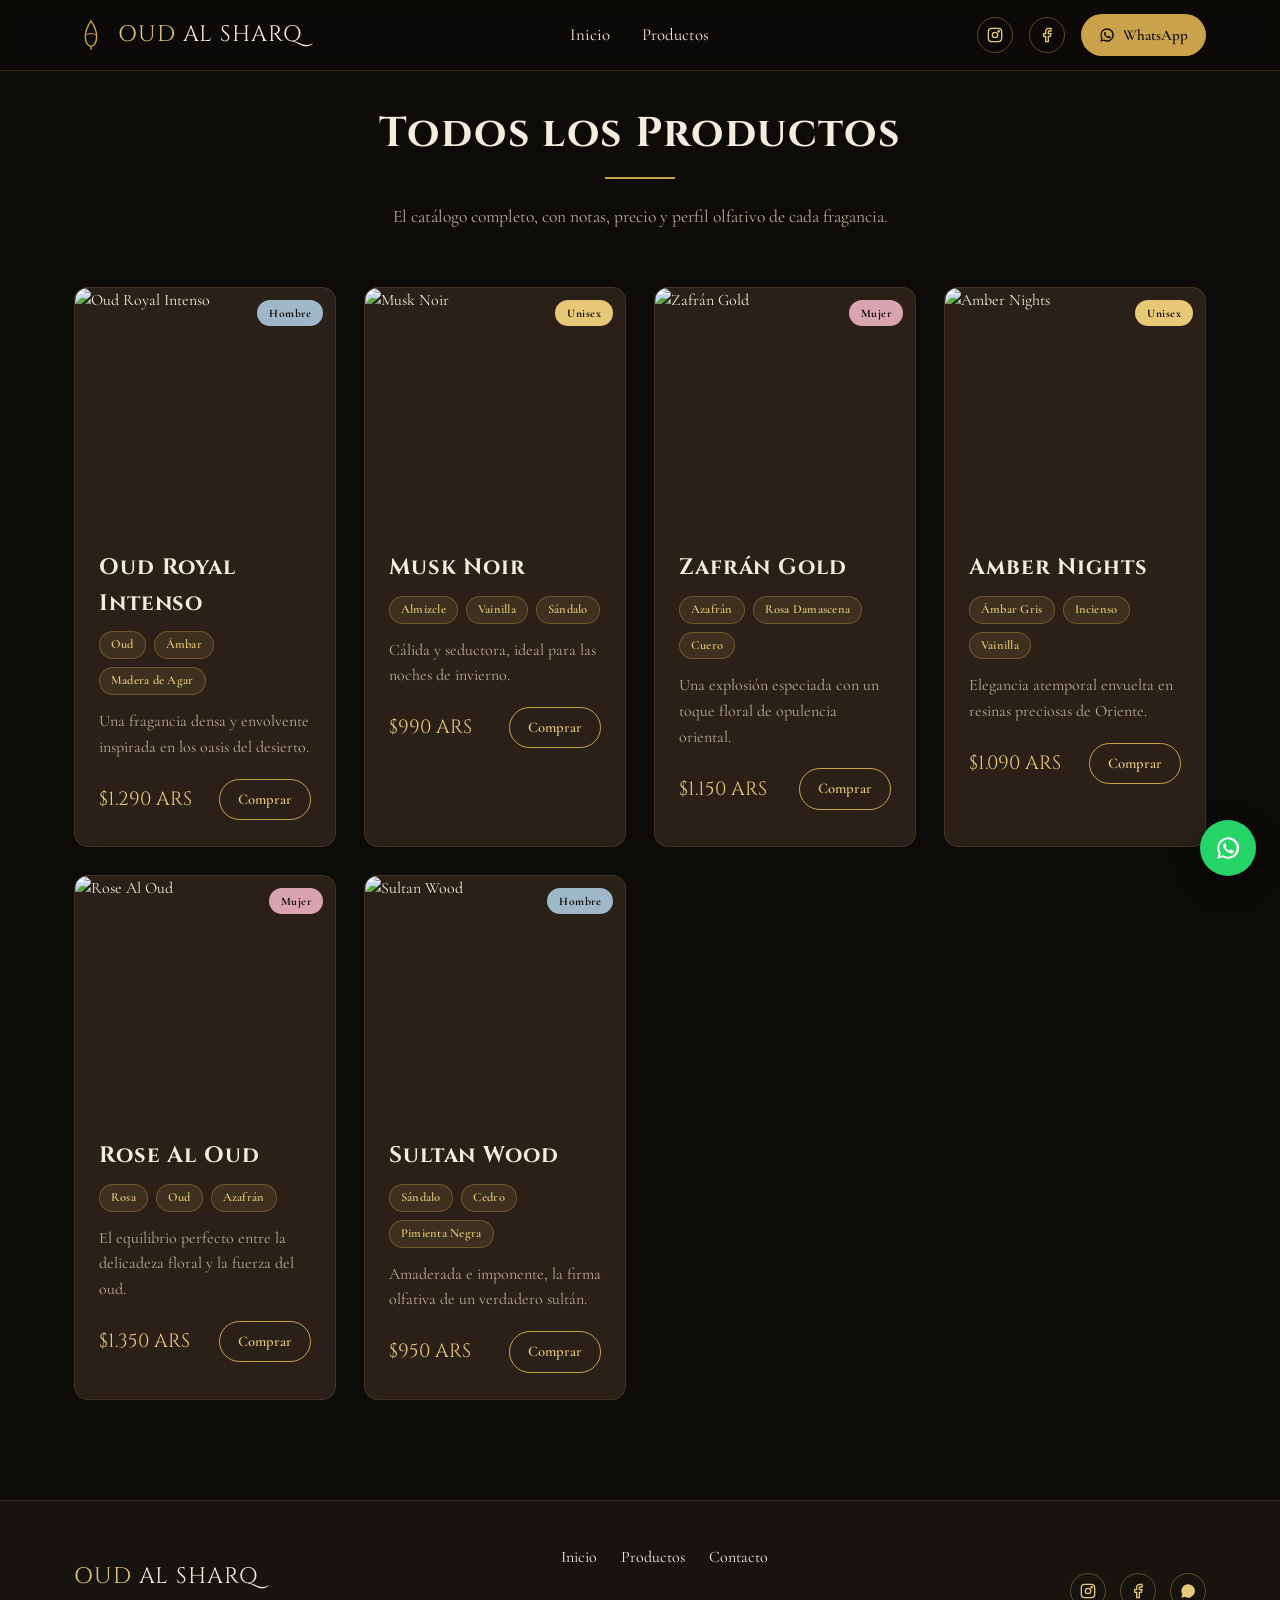
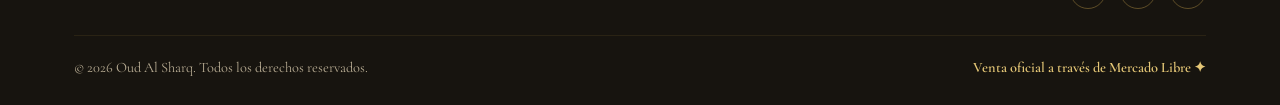
==== productos.html @ e4a8ed32 "Split catalog into its own page (productos.html) - index.html: hero + destacados only, with link to " ====
<!DOCTYPE html>
<html lang="es">
<head>
<meta charset="UTF-8" />
<meta name="viewport" content="width=device-width, initial-scale=1.0" />
<title>Productos · Oud Al Sharq</title>
<meta name="description" content="Catálogo completo de Oud Al Sharq — perfumes árabes con notas, precio y perfil olfativo. Compra a través de Mercado Libre." />
<link rel="preconnect" href="https://fonts.googleapis.com" />
<link rel="preconnect" href="https://fonts.gstatic.com" crossorigin />
<link href="https://fonts.googleapis.com/css2?family=Cinzel:wght@500;700&family=Cormorant+Garamond:wght@400;500;600&display=swap" rel="stylesheet" />
<link rel="stylesheet" href="styles.css" />
<link rel="icon" href="data:image/svg+xml,<svg xmlns=%22http://www.w3.org/2000/svg%22 viewBox=%220 0 100 100%22><text y=%22.9em%22 font-size=%2290%22>✦</text></svg>" />
</head>
<body>

<header class="site-header">
  <div class="header-inner">
    <a href="index.html" class="logo" aria-label="Oud Al Sharq - Inicio">
      <svg width="34" height="34" viewBox="0 0 48 48" fill="none" xmlns="http://www.w3.org/2000/svg">
        <path d="M24 4C24 4 32 16 32 26C32 34.8366 28.4183 40 24 40C19.5817 40 16 34.8366 16 26C16 16 24 4 24 4Z" stroke="#c9a24b" stroke-width="2"/>
        <path d="M24 40V44" stroke="#c9a24b" stroke-width="2" stroke-linecap="round"/>
        <path d="M17 24C17 24 20 22 24 22C28 22 31 24 31 24" stroke="#c9a24b" stroke-width="1.4"/>
      </svg>
      <span class="logo-text">OUD <span>AL SHARQ</span></span>
    </a>

    <nav>
      <ul class="nav-links">
        <li><a href="index.html">Inicio</a></li>
        <li><a href="productos.html">Productos</a></li>
      </ul>
    </nav>

    <div class="header-actions">
      <a class="icon-link" data-instagram href="#" target="_blank" rel="noopener noreferrer" aria-label="Instagram">
        <svg width="16" height="16" viewBox="0 0 24 24" fill="none" stroke="currentColor" stroke-width="2"><rect x="2" y="2" width="20" height="20" rx="5"/><circle cx="12" cy="12" r="4"/><circle cx="17.5" cy="6.5" r="1"/></svg>
      </a>
      <a class="icon-link" data-facebook href="#" target="_blank" rel="noopener noreferrer" aria-label="Facebook">
        <svg width="16" height="16" viewBox="0 0 24 24" fill="none" stroke="currentColor" stroke-width="2"><path d="M18 2h-3a5 5 0 0 0-5 5v3H7v4h3v8h4v-8h3l1-4h-4V7a1 1 0 0 1 1-1h3z"/></svg>
      </a>
      <a class="whatsapp-btn" data-whatsapp href="#" target="_blank" rel="noopener noreferrer">
        <svg width="16" height="16" viewBox="0 0 24 24" fill="currentColor"><path d="M12 2a10 10 0 0 0-8.6 15L2 22l5.2-1.4A10 10 0 1 0 12 2Zm0 18a8 8 0 0 1-4.1-1.1l-.3-.2-3 .8.8-2.9-.2-.3A8 8 0 1 1 12 20Zm4.4-5.9c-.2-.1-1.4-.7-1.6-.8s-.4-.1-.5.1-.6.8-.7.9-.3.2-.5.1a6.6 6.6 0 0 1-1.9-1.2 7.2 7.2 0 0 1-1.3-1.7c-.1-.2 0-.4.1-.5l.4-.4.2-.4v-.4c-.1-.1-.5-1.3-.7-1.8s-.4-.4-.5-.4h-.5a.9.9 0 0 0-.6.3 2.8 2.8 0 0 0-.9 2.1 5 5 0 0 0 1 2.6 11 11 0 0 0 4.2 3.7c.6.3 1.1.4 1.4.5a3.3 3.3 0 0 0 1.6.1 2.6 2.6 0 0 0 1.7-1.2 2.1 2.1 0 0 0 .1-1.2c-.1-.1-.2-.2-.4-.3Z"/></svg>
        <span>WhatsApp</span>
      </a>
      <button id="nav-toggle" class="nav-toggle" aria-label="Abrir menú">☰</button>
    </div>
  </div>
  <div id="mobile-nav" class="mobile-nav">
    <a href="index.html">Inicio</a>
    <a href="productos.html">Productos</a>
  </div>
</header>

<main id="storefront">

  <section id="productos" class="section products-section products-section--alt catalog-hero">
    <div class="container">
      <h2 class="section-title reveal">Todos los Productos</h2>
      <div class="gold-divider reveal"></div>
      <p class="section-sub reveal">El catálogo completo, con notas, precio y perfil olfativo de cada fragancia.</p>
      <div id="product-grid" class="product-grid"></div>
    </div>
  </section>

</main>

<section id="detalle" class="section detail-section" hidden>
  <div class="container">
    <a href="#" onclick="history.back(); return false;" class="back-link">← Volver al catálogo</a>
    <div id="detail-content" class="detail-grid"></div>
  </div>
</section>

<footer class="site-footer">
  <div class="container">
    <div class="footer-top">
      <a href="index.html" class="logo">
        <span class="logo-text">OUD <span>AL SHARQ</span></span>
      </a>
      <ul class="footer-links">
        <li><a href="index.html">Inicio</a></li>
        <li><a href="productos.html">Productos</a></li>
        <li><a href="index.html#contacto">Contacto</a></li>
      </ul>
      <div class="social-row">
        <a class="icon-link" data-instagram href="#" target="_blank" rel="noopener noreferrer" aria-label="Instagram">
          <svg width="16" height="16" viewBox="0 0 24 24" fill="none" stroke="currentColor" stroke-width="2"><rect x="2" y="2" width="20" height="20" rx="5"/><circle cx="12" cy="12" r="4"/><circle cx="17.5" cy="6.5" r="1"/></svg>
        </a>
        <a class="icon-link" data-facebook href="#" target="_blank" rel="noopener noreferrer" aria-label="Facebook">
          <svg width="16" height="16" viewBox="0 0 24 24" fill="none" stroke="currentColor" stroke-width="2"><path d="M18 2h-3a5 5 0 0 0-5 5v3H7v4h3v8h4v-8h3l1-4h-4V7a1 1 0 0 1 1-1h3z"/></svg>
        </a>
        <a class="icon-link" data-whatsapp href="#" target="_blank" rel="noopener noreferrer" aria-label="WhatsApp">
          <svg width="16" height="16" viewBox="0 0 24 24" fill="currentColor"><path d="M12 2a10 10 0 0 0-8.6 15L2 22l5.2-1.4A10 10 0 1 0 12 2Z"/></svg>
        </a>
      </div>
    </div>
    <div class="footer-bottom">
      <span>© 2026 Oud Al Sharq. Todos los derechos reservados.</span>
      <span class="ml-badge">Venta oficial a través de Mercado Libre ✦</span>
    </div>
  </div>
</footer>

<a class="whatsapp-float" data-whatsapp href="#" target="_blank" rel="noopener noreferrer" aria-label="Escribir por WhatsApp">
  <svg width="26" height="26" viewBox="0 0 24 24" fill="currentColor"><path d="M12 2a10 10 0 0 0-8.6 15L2 22l5.2-1.4A10 10 0 1 0 12 2Zm0 18a8 8 0 0 1-4.1-1.1l-.3-.2-3 .8.8-2.9-.2-.3A8 8 0 1 1 12 20Zm4.4-5.9c-.2-.1-1.4-.7-1.6-.8s-.4-.1-.5.1-.6.8-.7.9-.3.2-.5.1a6.6 6.6 0 0 1-1.9-1.2 7.2 7.2 0 0 1-1.3-1.7c-.1-.2 0-.4.1-.5l.4-.4.2-.4v-.4c-.1-.1-.5-1.3-.7-1.8s-.4-.4-.5-.4h-.5a.9.9 0 0 0-.6.3 2.8 2.8 0 0 0-.9 2.1 5 5 0 0 0 1 2.6 11 11 0 0 0 4.2 3.7c.6.3 1.1.4 1.4.5a3.3 3.3 0 0 0 1.6.1 2.6 2.6 0 0 0 1.7-1.2 2.1 2.1 0 0 0 .1-1.2c-.1-.1-.2-.2-.4-.3Z"/></svg>
</a>

<script src="products.js"></script>
<script src="app.js"></script>
</body>
</html>
---- styles.css ----
:root {
  --gold: #c9a24b;
  --gold-light: #e6c877;
  --black: #0d0b08;
  --black-soft: #17140f;
  --wood: #2a2018;
  --cream: #f4ecdc;
  --text-muted: #b8ac93;
  --radius: 14px;
  --max-w: 1180px;
  font-size: 16px;
}

* { box-sizing: border-box; margin: 0; padding: 0; }

html { scroll-behavior: smooth; }

body {
  background: var(--black);
  color: var(--cream);
  font-family: "Cormorant Garamond", Georgia, serif;
  line-height: 1.6;
  overflow-x: hidden;
}

h1, h2, h3, .logo-text { font-family: "Cinzel", Georgia, serif; letter-spacing: 0.04em; }

a { color: inherit; text-decoration: none; }

img { max-width: 100%; display: block; }

.container { max-width: var(--max-w); margin: 0 auto; padding: 0 24px; }

/* ---------- Header ---------- */
.site-header {
  position: fixed;
  top: 0; left: 0; right: 0;
  z-index: 100;
  background: rgba(13, 11, 8, 0.75);
  backdrop-filter: blur(10px);
  border-bottom: 1px solid rgba(201, 162, 75, 0.2);
  transition: background 0.3s ease;
}

.header-inner {
  display: flex;
  align-items: center;
  justify-content: space-between;
  padding: 14px 24px;
  max-width: var(--max-w);
  margin: 0 auto;
}

.logo { display: flex; align-items: center; gap: 10px; }
.logo-text { font-size: 1.4rem; color: var(--gold-light); }
.logo-text span { color: var(--cream); font-weight: 400; }

.nav-links {
  display: flex;
  gap: 32px;
  list-style: none;
  font-size: 1.05rem;
}

.nav-links a {
  position: relative;
  color: var(--cream);
  transition: color 0.25s ease;
}
.nav-links a::after {
  content: "";
  position: absolute;
  left: 0; bottom: -4px;
  width: 0; height: 1px;
  background: var(--gold);
  transition: width 0.3s ease;
}
.nav-links a:hover { color: var(--gold-light); }
.nav-links a:hover::after { width: 100%; }

.header-actions { display: flex; align-items: center; gap: 16px; }

.icon-link {
  width: 36px; height: 36px;
  display: flex; align-items: center; justify-content: center;
  border: 1px solid rgba(201, 162, 75, 0.4);
  border-radius: 50%;
  color: var(--gold-light);
  transition: all 0.25s ease;
}
.icon-link:hover { background: var(--gold); color: var(--black); border-color: var(--gold); }

.whatsapp-btn {
  display: flex; align-items: center; gap: 8px;
  background: var(--gold);
  color: var(--black);
  padding: 9px 18px;
  border-radius: 30px;
  font-weight: 600;
  font-size: 0.95rem;
  transition: transform 0.25s ease, background 0.25s ease;
}
.whatsapp-btn:hover { background: var(--gold-light); transform: translateY(-2px); }

.nav-toggle {
  display: none;
  background: none; border: none;
  color: var(--gold-light);
  font-size: 1.6rem;
  cursor: pointer;
}

/* ---------- Hero ---------- */
.hero {
  --hero-image: url("https://images.unsplash.com/photo-1592945403244-b3faa74b6b84?q=80&w=1600&auto=format&fit=crop");
  position: relative;
  min-height: 100vh;
  display: flex;
  align-items: center;
  justify-content: center;
  text-align: center;
  background: linear-gradient(180deg, rgba(13,11,8,0.55), rgba(13,11,8,0.9)), var(--hero-image) center/cover no-repeat;
}

.hero-content {
  max-width: 720px;
  padding: 0 24px;
  animation: fadeInUp 1.1s ease both;
}

.hero-eyebrow {
  color: var(--gold-light);
  text-transform: uppercase;
  letter-spacing: 0.3em;
  font-size: 0.85rem;
  margin-bottom: 18px;
  display: inline-block;
}

.hero-content h1 {
  font-size: clamp(2.4rem, 6vw, 4.2rem);
  color: var(--cream);
  margin-bottom: 20px;
}
.hero-content h1 em { color: var(--gold-light); font-style: normal; }

.hero-content p {
  font-size: 1.2rem;
  color: var(--text-muted);
  margin-bottom: 34px;
}

.btn-primary {
  display: inline-block;
  background: var(--gold);
  color: var(--black);
  padding: 15px 38px;
  border-radius: 30px;
  font-weight: 700;
  font-size: 1.05rem;
  letter-spacing: 0.03em;
  transition: transform 0.25s ease, box-shadow 0.25s ease, background 0.25s ease;
  box-shadow: 0 8px 30px rgba(201, 162, 75, 0.25);
}
.btn-primary:hover { transform: translateY(-3px); background: var(--gold-light); box-shadow: 0 12px 34px rgba(201, 162, 75, 0.4); }

.scroll-hint {
  position: absolute;
  bottom: 28px; left: 50%;
  transform: translateX(-50%);
  color: var(--gold);
  font-size: 1.6rem;
  animation: bounce 2.2s infinite;
}

/* ---------- Section shell ---------- */
.section { padding: 100px 0; }
.section-title {
  text-align: center;
  font-size: clamp(1.8rem, 4vw, 2.6rem);
  color: var(--cream);
  margin-bottom: 10px;
}
.section-sub {
  text-align: center;
  color: var(--text-muted);
  max-width: 560px;
  margin: 0 auto 56px;
  font-size: 1.1rem;
}
.gold-divider {
  width: 70px; height: 2px;
  background: var(--gold);
  margin: 0 auto 24px;
}

.reveal { opacity: 0; transform: translateY(28px); transition: opacity 0.7s ease, transform 0.7s ease; }
.reveal.is-visible { opacity: 1; transform: translateY(0); }

/* ---------- Products ---------- */
.products-section { background: var(--black-soft); }
.products-section--alt { background: var(--black); }
.see-all-row { text-align: center; margin-top: 44px; }

.product-grid {
  display: grid;
  grid-template-columns: repeat(auto-fit, minmax(260px, 1fr));
  gap: 28px;
}

.product-card {
  background: var(--wood);
  border: 1px solid rgba(201, 162, 75, 0.15);
  border-radius: var(--radius);
  overflow: hidden;
  transition: transform 0.35s ease, box-shadow 0.35s ease, border-color 0.35s ease;
}
.product-card:hover {
  transform: translateY(-8px);
  border-color: rgba(201, 162, 75, 0.5);
  box-shadow: 0 18px 40px rgba(0,0,0,0.4);
}

.product-img { position: relative; display: block; height: 240px; overflow: hidden; }
.product-img img { width: 100%; height: 100%; object-fit: cover; transition: transform 0.5s ease; }
.product-card:hover .product-img img { transform: scale(1.08); }

.product-body { padding: 22px 24px 26px; }
.product-link h3 { font-size: 1.4rem; color: var(--cream); margin-bottom: 10px; transition: color 0.2s ease; }
.product-link:hover h3 { color: var(--gold-light); }

.notes-row { display: flex; flex-wrap: wrap; gap: 8px; margin-bottom: 14px; }
.note-badge {
  display: inline-block;
  color: var(--gold-light);
  background: rgba(201, 162, 75, 0.12);
  border: 1px solid rgba(201, 162, 75, 0.35);
  font-size: 0.78rem;
  font-weight: 600;
  padding: 3px 11px;
  border-radius: 20px;
  letter-spacing: 0.02em;
}

.gender-badge {
  position: absolute;
  top: 12px; right: 12px;
  font-size: 0.72rem;
  font-weight: 700;
  letter-spacing: 0.04em;
  padding: 4px 12px;
  border-radius: 20px;
  color: var(--black);
}
.gender-hombre { background: #9fb8c9; }
.gender-mujer { background: #d9a3b0; }
.gender-unisex { background: var(--gold-light); }

.product-desc { color: var(--text-muted); font-size: 1rem; margin-bottom: 18px; min-height: 48px; }

.price-row { display: flex; align-items: center; justify-content: space-between; gap: 12px; }
.price { font-family: "Cinzel", Georgia, serif; font-size: 1.2rem; color: var(--gold-light); }
.price-lg { font-size: 1.8rem; display: block; margin: 14px 0 20px; }

.btn-secondary {
  display: inline-flex;
  align-items: center;
  justify-content: center;
  gap: 8px;
  border: 1px solid var(--gold);
  color: var(--gold-light);
  padding: 10px 22px;
  border-radius: 30px;
  font-weight: 600;
  white-space: nowrap;
  transition: background 0.25s ease, color 0.25s ease;
}
.btn-secondary:hover { background: var(--gold); color: var(--black); }
.btn-small { padding: 8px 18px; font-size: 0.92rem; }

/* ---------- Detail view ---------- */
.detail-section { background: var(--black); min-height: 70vh; }
.back-link {
  display: inline-block;
  color: var(--gold-light);
  margin-bottom: 32px;
  font-size: 1.05rem;
  transition: opacity 0.2s ease;
}
.back-link:hover { opacity: 0.75; }

.detail-grid {
  display: grid;
  grid-template-columns: 1fr 1fr;
  gap: 48px;
  align-items: start;
}
.detail-img { border-radius: var(--radius); overflow: hidden; border: 1px solid rgba(201,162,75,0.2); }
.detail-body h2 { font-size: 2rem; color: var(--cream); margin: 14px 0 10px; }
.detail-body .btn-primary { margin: 6px 0 30px; box-shadow: none; }
.profile-title { color: var(--gold-light); font-size: 1.2rem; margin-bottom: 12px; }
#radar-canvas { max-width: 100%; }

@media (max-width: 860px) {
  .detail-grid { grid-template-columns: 1fr; }
}

/* ---------- Contact ---------- */
.contact-section { background: var(--black); }

.contact-grid {
  display: grid;
  grid-template-columns: 1fr 1fr;
  gap: 56px;
  align-items: start;
}

.contact-info h3 { color: var(--gold-light); font-size: 1.3rem; margin-bottom: 22px; }

.contact-item {
  display: flex;
  align-items: center;
  gap: 14px;
  margin-bottom: 20px;
  font-size: 1.05rem;
}
.contact-item .icon-link { flex-shrink: 0; }

.social-row { display: flex; gap: 14px; margin-top: 28px; }

.contact-form {
  display: flex;
  flex-direction: column;
  gap: 16px;
  background: var(--black-soft);
  padding: 32px;
  border-radius: var(--radius);
  border: 1px solid rgba(201, 162, 75, 0.15);
}

.contact-form input,
.contact-form textarea {
  background: transparent;
  border: none;
  border-bottom: 1px solid rgba(201, 162, 75, 0.3);
  color: var(--cream);
  font-family: inherit;
  font-size: 1rem;
  padding: 10px 4px;
  transition: border-color 0.25s ease;
}
.contact-form input::placeholder,
.contact-form textarea::placeholder { color: var(--text-muted); }
.contact-form input:focus,
.contact-form textarea:focus { outline: none; border-color: var(--gold); }
.contact-form textarea { resize: vertical; min-height: 90px; }

.form-note { font-size: 0.85rem; color: var(--text-muted); text-align: center; }

/* ---------- Footer ---------- */
.site-footer {
  background: var(--black-soft);
  border-top: 1px solid rgba(201, 162, 75, 0.15);
  padding: 44px 0 26px;
}

.footer-top {
  display: flex;
  flex-wrap: wrap;
  justify-content: space-between;
  gap: 24px;
  margin-bottom: 26px;
}

.footer-links { display: flex; gap: 24px; list-style: none; flex-wrap: wrap; }
.footer-links a:hover { color: var(--gold-light); }

.footer-bottom {
  border-top: 1px solid rgba(201, 162, 75, 0.1);
  padding-top: 20px;
  display: flex;
  flex-wrap: wrap;
  justify-content: space-between;
  gap: 10px;
  font-size: 0.9rem;
  color: var(--text-muted);
}

.ml-badge { color: var(--gold-light); font-weight: 600; }

.whatsapp-float {
  position: fixed;
  bottom: 24px; right: 24px;
  width: 56px; height: 56px;
  border-radius: 50%;
  background: #25d366;
  color: #fff;
  display: flex; align-items: center; justify-content: center;
  font-size: 1.6rem;
  box-shadow: 0 10px 26px rgba(0,0,0,0.4);
  z-index: 200;
  transition: transform 0.25s ease;
}
.whatsapp-float:hover { transform: scale(1.08); }

/* ---------- Animations ---------- */
@keyframes fadeInUp {
  from { opacity: 0; transform: translateY(24px); }
  to { opacity: 1; transform: translateY(0); }
}
@keyframes bounce {
  0%, 100% { transform: translate(-50%, 0); }
  50% { transform: translate(-50%, 8px); }
}

/* ---------- Responsive ---------- */
@media (max-width: 860px) {
  .contact-grid { grid-template-columns: 1fr; }
}

@media (max-width: 720px) {
  .nav-links, .header-actions .whatsapp-btn span { display: none; }
  .nav-toggle { display: block; }
  .header-actions { gap: 10px; }

  .mobile-nav {
    display: none;
    flex-direction: column;
    gap: 4px;
    background: var(--black-soft);
    border-top: 1px solid rgba(201, 162, 75, 0.15);
    padding: 12px 24px 18px;
  }
  .mobile-nav.open { display: flex; }
  .mobile-nav a { padding: 10px 0; font-size: 1.1rem; border-bottom: 1px solid rgba(201,162,75,0.08); }
}

@media (min-width: 721px) {
  .mobile-nav { display: none; }
}

@media (max-width: 480px) {
  .section { padding: 70px 0; }
  .contact-form { padding: 24px; }
}
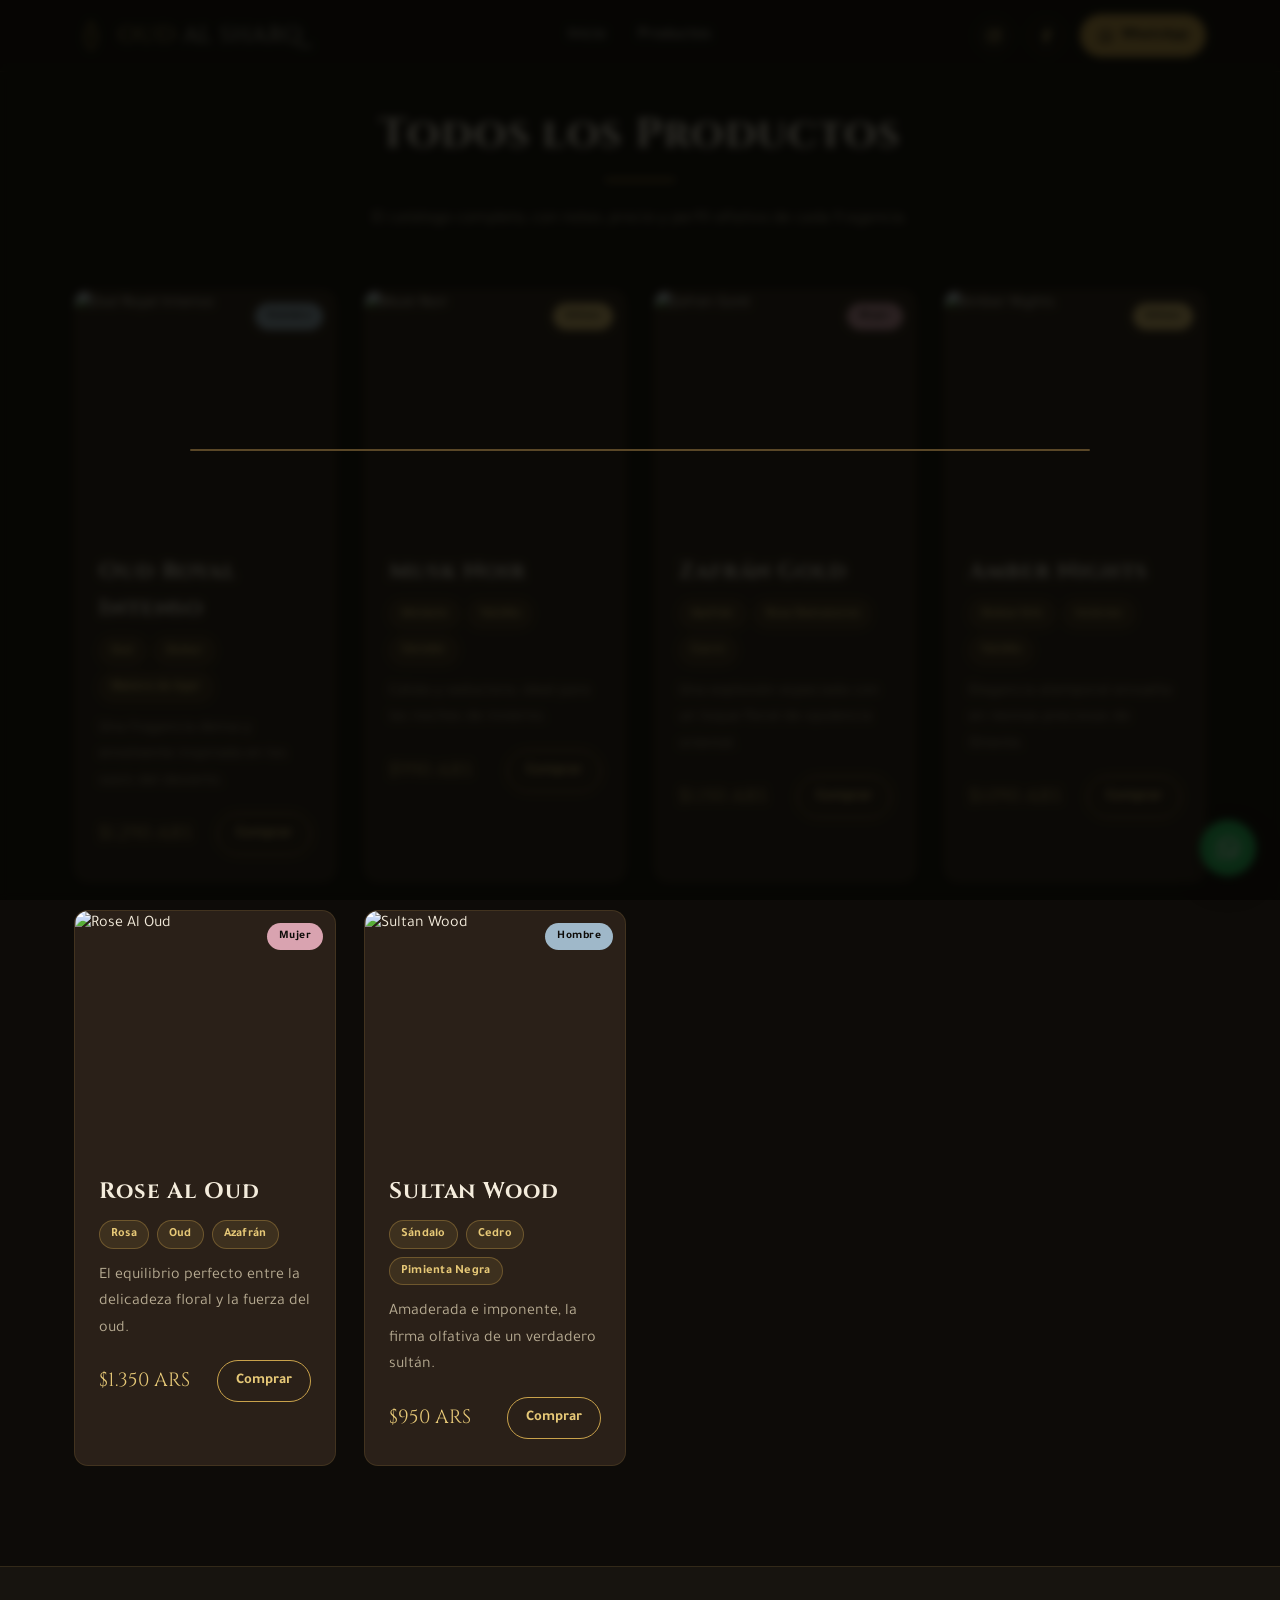
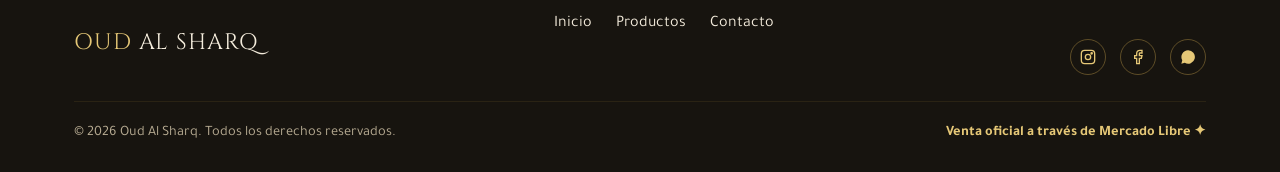
==== commit 08d888b7: "Show product detail in a modal with an image carousel; switch body font to Tajawal - Detail view is " ====
--- a/productos.html
+++ b/productos.html
@@ -7,7 +7,7 @@
 <meta name="description" content="Catálogo completo de Oud Al Sharq — perfumes árabes con notas, precio y perfil olfativo. Compra a través de Mercado Libre." />
 <link rel="preconnect" href="https://fonts.googleapis.com" />
 <link rel="preconnect" href="https://fonts.gstatic.com" crossorigin />
-<link href="https://fonts.googleapis.com/css2?family=Cinzel:wght@500;700&family=Cormorant+Garamond:wght@400;500;600&display=swap" rel="stylesheet" />
+<link href="https://fonts.googleapis.com/css2?family=Cinzel:wght@500;700&family=Tajawal:wght@400;500;700&display=swap" rel="stylesheet" />
 <link rel="stylesheet" href="styles.css" />
 <link rel="icon" href="data:image/svg+xml,<svg xmlns=%22http://www.w3.org/2000/svg%22 viewBox=%220 0 100 100%22><text y=%22.9em%22 font-size=%2290%22>✦</text></svg>" />
 </head>
@@ -64,12 +64,12 @@
 
 </main>
 
-<section id="detalle" class="section detail-section" hidden>
-  <div class="container">
-    <a href="#" onclick="history.back(); return false;" class="back-link">← Volver al catálogo</a>
+<div id="modal-overlay" class="modal-overlay" hidden>
+  <div class="modal-box" role="dialog" aria-modal="true">
+    <button class="modal-close" id="modal-close" aria-label="Cerrar">✕</button>
     <div id="detail-content" class="detail-grid"></div>
   </div>
-</section>
+</div>
 
 <footer class="site-footer">
   <div class="container">
--- a/styles.css
+++ b/styles.css
@@ -18,8 +18,8 @@
 body {
   background: var(--black);
   color: var(--cream);
-  font-family: "Cormorant Garamond", Georgia, serif;
-  line-height: 1.6;
+  font-family: "Tajawal", "Segoe UI", Arial, sans-serif;
+  line-height: 1.65;
   overflow-x: hidden;
 }
 
@@ -278,32 +278,109 @@
 .btn-secondary:hover { background: var(--gold); color: var(--black); }
 .btn-small { padding: 8px 18px; font-size: 0.92rem; }
 
-/* ---------- Detail view ---------- */
-.detail-section { background: var(--black); min-height: 70vh; }
-.back-link {
-  display: inline-block;
-  color: var(--gold-light);
-  margin-bottom: 32px;
-  font-size: 1.05rem;
-  transition: opacity 0.2s ease;
-}
-.back-link:hover { opacity: 0.75; }
+/* ---------- Product modal ---------- */
+.modal-overlay {
+  position: fixed;
+  inset: 0;
+  background: rgba(6, 5, 3, 0.82);
+  backdrop-filter: blur(4px);
+  z-index: 300;
+  display: flex;
+  align-items: center;
+  justify-content: center;
+  padding: 24px;
+  animation: fadeIn 0.25s ease both;
+}
+
+.modal-box {
+  background: var(--wood);
+  border: 1px solid rgba(201, 162, 75, 0.3);
+  border-radius: var(--radius);
+  max-width: 900px;
+  width: 100%;
+  max-height: 88vh;
+  overflow-y: auto;
+  position: relative;
+  animation: modalPop 0.28s ease both;
+}
+
+.modal-close {
+  position: absolute;
+  top: 14px; right: 16px;
+  width: 36px; height: 36px;
+  border: 1px solid rgba(201, 162, 75, 0.4);
+  border-radius: 50%;
+  background: rgba(0,0,0,0.3);
+  color: var(--gold-light);
+  font-size: 1.3rem;
+  line-height: 1;
+  cursor: pointer;
+  z-index: 2;
+  transition: background 0.2s ease;
+}
+.modal-close:hover { background: var(--gold); color: var(--black); }
 
 .detail-grid {
   display: grid;
   grid-template-columns: 1fr 1fr;
-  gap: 48px;
+  gap: 0;
   align-items: start;
 }
-.detail-img { border-radius: var(--radius); overflow: hidden; border: 1px solid rgba(201,162,75,0.2); }
-.detail-body h2 { font-size: 2rem; color: var(--cream); margin: 14px 0 10px; }
+
+.detail-body { padding: 32px 36px; }
+.detail-body h2 { font-size: 1.9rem; color: var(--cream); margin: 14px 0 10px; text-wrap: balance; }
 .detail-body .btn-primary { margin: 6px 0 30px; box-shadow: none; }
-.profile-title { color: var(--gold-light); font-size: 1.2rem; margin-bottom: 12px; }
-#radar-canvas { max-width: 100%; }
+.profile-title { color: var(--gold-light); font-size: 1.15rem; margin-bottom: 12px; }
+#radar-canvas { max-width: 100%; display: block; margin: 0 auto; }
+
+/* Carousel */
+.carousel {
+  position: relative;
+  background: var(--black);
+  border-radius: var(--radius) 0 0 var(--radius);
+  overflow: hidden;
+}
+.carousel-track { position: relative; aspect-ratio: 1 / 1; }
+.carousel-track img {
+  position: absolute; inset: 0;
+  width: 100%; height: 100%; object-fit: cover;
+  opacity: 0; transition: opacity 0.35s ease;
+}
+.carousel-track img.is-active { opacity: 1; }
+
+.carousel-btn {
+  position: absolute; top: 50%; transform: translateY(-50%);
+  width: 38px; height: 38px;
+  border-radius: 50%;
+  background: rgba(13,11,8,0.55);
+  border: 1px solid rgba(201,162,75,0.4);
+  color: var(--gold-light);
+  font-size: 1.1rem;
+  cursor: pointer;
+  transition: background 0.2s ease;
+}
+.carousel-btn:hover { background: var(--gold); color: var(--black); }
+.carousel-prev { left: 12px; }
+.carousel-next { right: 12px; }
+
+.carousel-dots { position: absolute; bottom: 14px; left: 50%; transform: translateX(-50%); display: flex; gap: 8px; }
+.carousel-dots button {
+  width: 8px; height: 8px; border-radius: 50%;
+  border: 1px solid var(--gold-light);
+  background: transparent;
+  cursor: pointer;
+  padding: 0;
+}
+.carousel-dots button.is-active { background: var(--gold-light); }
 
 @media (max-width: 860px) {
   .detail-grid { grid-template-columns: 1fr; }
-}
+  .carousel { border-radius: var(--radius) var(--radius) 0 0; }
+  .detail-body { padding: 26px 24px 32px; }
+}
+
+@keyframes fadeIn { from { opacity: 0; } to { opacity: 1; } }
+@keyframes modalPop { from { opacity: 0; transform: scale(0.96); } to { opacity: 1; transform: scale(1); } }
 
 /* ---------- Contact ---------- */
 .contact-section { background: var(--black); }
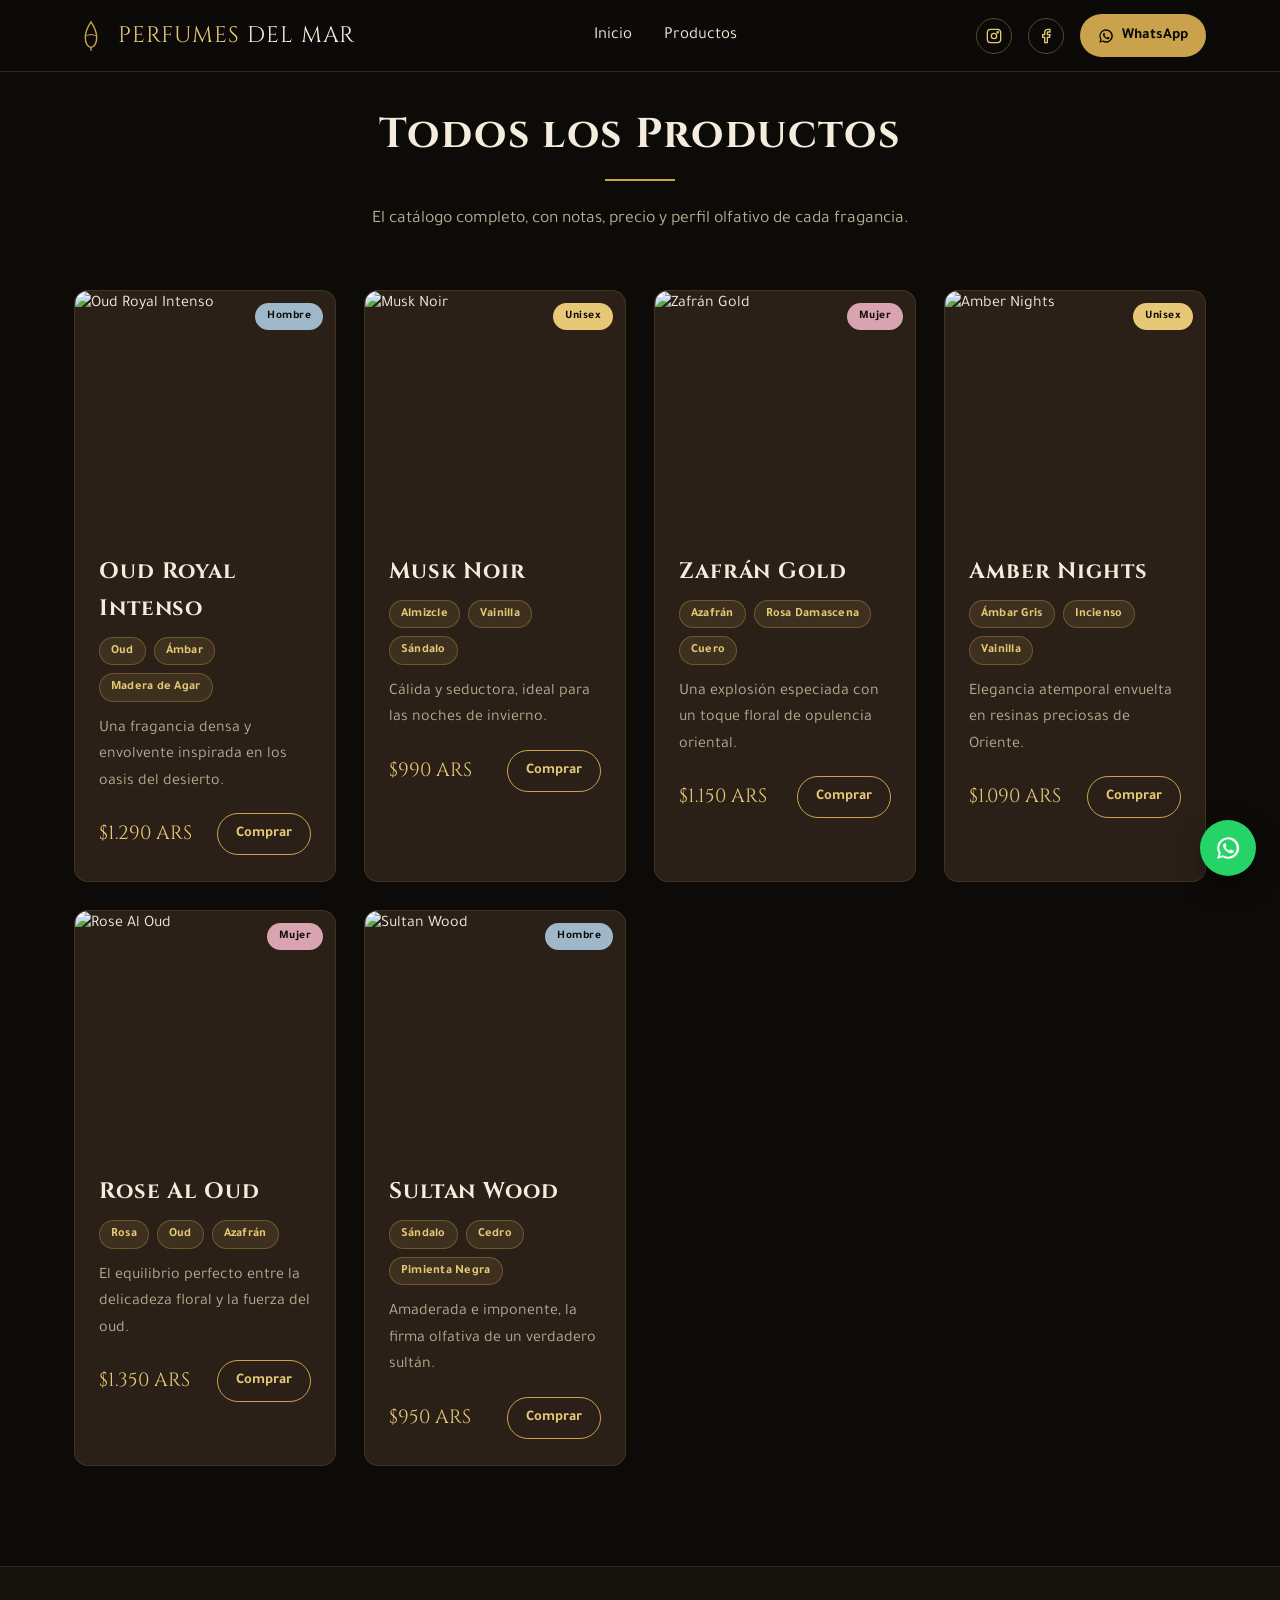
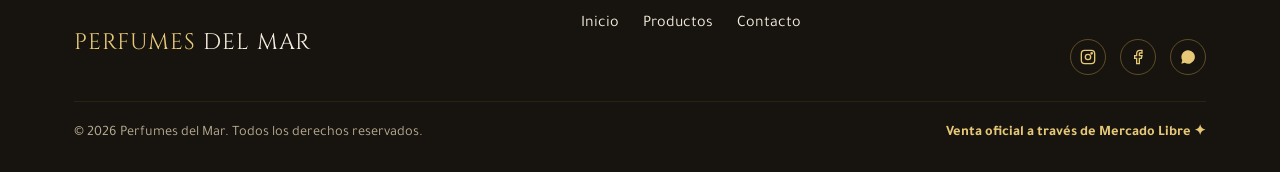
==== commit e7ebf5fa: "Rename brand from Oud Al Sharq to Perfumes del Mar Updated logo text, page titles, meta descriptions" ====
--- a/productos.html
+++ b/productos.html
@@ -3,8 +3,8 @@
 <head>
 <meta charset="UTF-8" />
 <meta name="viewport" content="width=device-width, initial-scale=1.0" />
-<title>Productos · Oud Al Sharq</title>
-<meta name="description" content="Catálogo completo de Oud Al Sharq — perfumes árabes con notas, precio y perfil olfativo. Compra a través de Mercado Libre." />
+<title>Productos · Perfumes del Mar</title>
+<meta name="description" content="Catálogo completo de Perfumes del Mar — perfumes árabes con notas, precio y perfil olfativo. Compra a través de Mercado Libre." />
 <link rel="preconnect" href="https://fonts.googleapis.com" />
 <link rel="preconnect" href="https://fonts.gstatic.com" crossorigin />
 <link href="https://fonts.googleapis.com/css2?family=Cinzel:wght@500;700&family=Tajawal:wght@400;500;700&display=swap" rel="stylesheet" />
@@ -15,13 +15,13 @@
 
 <header class="site-header">
   <div class="header-inner">
-    <a href="index.html" class="logo" aria-label="Oud Al Sharq - Inicio">
+    <a href="index.html" class="logo" aria-label="Perfumes del Mar - Inicio">
       <svg width="34" height="34" viewBox="0 0 48 48" fill="none" xmlns="http://www.w3.org/2000/svg">
         <path d="M24 4C24 4 32 16 32 26C32 34.8366 28.4183 40 24 40C19.5817 40 16 34.8366 16 26C16 16 24 4 24 4Z" stroke="#c9a24b" stroke-width="2"/>
         <path d="M24 40V44" stroke="#c9a24b" stroke-width="2" stroke-linecap="round"/>
         <path d="M17 24C17 24 20 22 24 22C28 22 31 24 31 24" stroke="#c9a24b" stroke-width="1.4"/>
       </svg>
-      <span class="logo-text">OUD <span>AL SHARQ</span></span>
+      <span class="logo-text">PERFUMES <span>DEL MAR</span></span>
     </a>
 
     <nav>
@@ -75,7 +75,7 @@
   <div class="container">
     <div class="footer-top">
       <a href="index.html" class="logo">
-        <span class="logo-text">OUD <span>AL SHARQ</span></span>
+        <span class="logo-text">PERFUMES <span>DEL MAR</span></span>
       </a>
       <ul class="footer-links">
         <li><a href="index.html">Inicio</a></li>
@@ -95,7 +95,7 @@
       </div>
     </div>
     <div class="footer-bottom">
-      <span>© 2026 Oud Al Sharq. Todos los derechos reservados.</span>
+      <span>© 2026 Perfumes del Mar. Todos los derechos reservados.</span>
       <span class="ml-badge">Venta oficial a través de Mercado Libre ✦</span>
     </div>
   </div>
--- a/styles.css
+++ b/styles.css
@@ -279,6 +279,7 @@
 .btn-small { padding: 8px 18px; font-size: 0.92rem; }
 
 /* ---------- Product modal ---------- */
+.modal-overlay[hidden] { display: none; }
 .modal-overlay {
   position: fixed;
   inset: 0;
@@ -324,11 +325,11 @@
   display: grid;
   grid-template-columns: 1fr 1fr;
   gap: 0;
-  align-items: start;
 }
 
 .detail-body { padding: 32px 36px; }
-.detail-body h2 { font-size: 1.9rem; color: var(--cream); margin: 14px 0 10px; text-wrap: balance; }
+.detail-body .gender-badge { position: static; display: inline-block; margin-bottom: 10px; }
+.detail-body h2 { font-size: 1.9rem; color: var(--cream); margin: 0 0 10px; text-wrap: balance; }
 .detail-body .btn-primary { margin: 6px 0 30px; box-shadow: none; }
 .profile-title { color: var(--gold-light); font-size: 1.15rem; margin-bottom: 12px; }
 #radar-canvas { max-width: 100%; display: block; margin: 0 auto; }
@@ -340,7 +341,7 @@
   border-radius: var(--radius) 0 0 var(--radius);
   overflow: hidden;
 }
-.carousel-track { position: relative; aspect-ratio: 1 / 1; }
+.carousel-track { position: relative; height: 100%; min-height: 320px; }
 .carousel-track img {
   position: absolute; inset: 0;
   width: 100%; height: 100%; object-fit: cover;
@@ -376,6 +377,7 @@
 @media (max-width: 860px) {
   .detail-grid { grid-template-columns: 1fr; }
   .carousel { border-radius: var(--radius) var(--radius) 0 0; }
+  .carousel-track { aspect-ratio: 1 / 1; height: auto; min-height: 0; }
   .detail-body { padding: 26px 24px 32px; }
 }
 
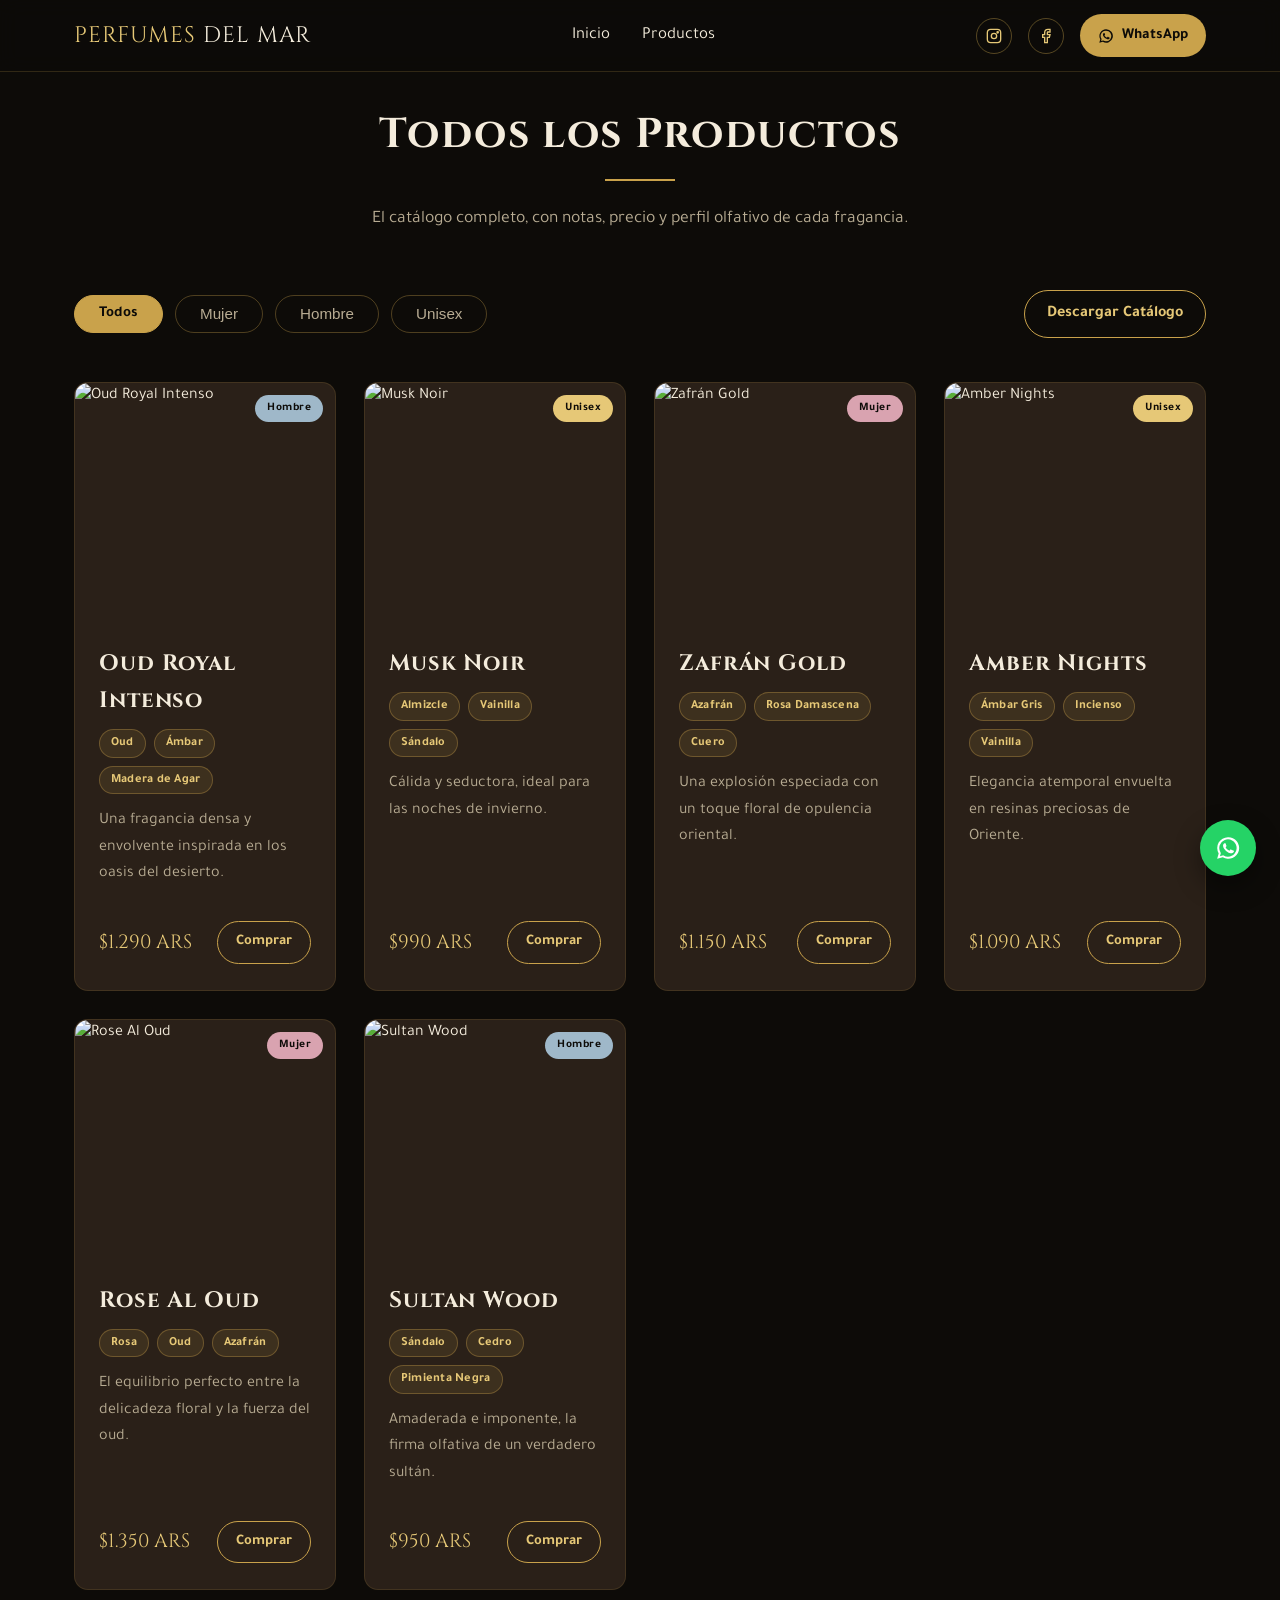
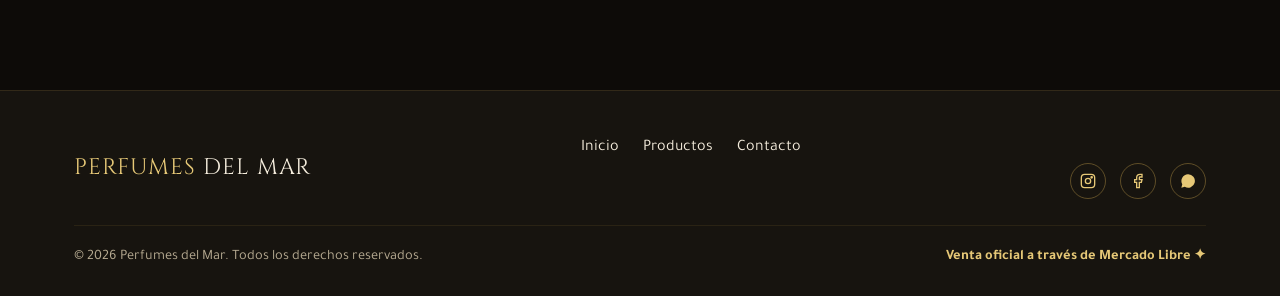
==== commit e4ec8c39: "Multiple UI fixes and additions - Remove decorative SVG bottle icon from header/footer logo (text-on" ====
--- a/productos.html
+++ b/productos.html
@@ -16,11 +16,6 @@
 <header class="site-header">
   <div class="header-inner">
     <a href="index.html" class="logo" aria-label="Perfumes del Mar - Inicio">
-      <svg width="34" height="34" viewBox="0 0 48 48" fill="none" xmlns="http://www.w3.org/2000/svg">
-        <path d="M24 4C24 4 32 16 32 26C32 34.8366 28.4183 40 24 40C19.5817 40 16 34.8366 16 26C16 16 24 4 24 4Z" stroke="#c9a24b" stroke-width="2"/>
-        <path d="M24 40V44" stroke="#c9a24b" stroke-width="2" stroke-linecap="round"/>
-        <path d="M17 24C17 24 20 22 24 22C28 22 31 24 31 24" stroke="#c9a24b" stroke-width="1.4"/>
-      </svg>
       <span class="logo-text">PERFUMES <span>DEL MAR</span></span>
     </a>
 
@@ -58,6 +53,15 @@
       <h2 class="section-title reveal">Todos los Productos</h2>
       <div class="gold-divider reveal"></div>
       <p class="section-sub reveal">El catálogo completo, con notas, precio y perfil olfativo de cada fragancia.</p>
+      <div class="catalog-toolbar reveal">
+        <div class="filter-row" role="group" aria-label="Filtrar por género">
+          <button class="filter-btn is-active" data-filter="todos">Todos</button>
+          <button class="filter-btn" data-filter="mujer">Mujer</button>
+          <button class="filter-btn" data-filter="hombre">Hombre</button>
+          <button class="filter-btn" data-filter="unisex">Unisex</button>
+        </div>
+        <a href="catalogo.html" class="btn-secondary" target="_blank" rel="noopener noreferrer">Descargar Catálogo</a>
+      </div>
       <div id="product-grid" class="product-grid"></div>
     </div>
   </section>
--- a/styles.css
+++ b/styles.css
@@ -164,6 +164,17 @@
 }
 .btn-primary:hover { transform: translateY(-3px); background: var(--gold-light); box-shadow: 0 12px 34px rgba(201, 162, 75, 0.4); }
 
+.hero-actions { display: flex; gap: 16px; justify-content: center; flex-wrap: wrap; }
+.hero-actions .btn-primary,
+.hero-actions .btn-secondary {
+  min-width: 220px;
+  text-align: center;
+  padding: 15px 38px;
+  font-size: 1.05rem;
+  font-weight: 700;
+}
+.hero-actions .btn-secondary { border-color: var(--gold-light); }
+
 .scroll-hint {
   position: absolute;
   bottom: 28px; left: 50%;
@@ -202,6 +213,34 @@
 .products-section--alt { background: var(--black); }
 .see-all-row { text-align: center; margin-top: 44px; }
 
+.catalog-toolbar {
+  display: flex;
+  align-items: center;
+  justify-content: space-between;
+  flex-wrap: wrap;
+  gap: 16px;
+  margin-bottom: 44px;
+}
+.filter-row { display: flex; flex-wrap: wrap; gap: 12px; }
+
+@media (max-width: 640px) {
+  .catalog-toolbar { justify-content: center; text-align: center; }
+}
+.filter-btn {
+  background: transparent;
+  border: 1px solid rgba(201, 162, 75, 0.35);
+  color: var(--text-muted);
+  padding: 9px 24px;
+  border-radius: 30px;
+  font-family: "Tajawal", sans-serif;
+  font-size: 0.95rem;
+  font-weight: 500;
+  cursor: pointer;
+  transition: background 0.2s ease, color 0.2s ease, border-color 0.2s ease;
+}
+.filter-btn:hover { border-color: var(--gold); color: var(--gold-light); }
+.filter-btn.is-active { background: var(--gold); border-color: var(--gold); color: var(--black); font-weight: 700; }
+
 .product-grid {
   display: grid;
   grid-template-columns: repeat(auto-fit, minmax(260px, 1fr));
@@ -209,6 +248,8 @@
 }
 
 .product-card {
+  display: flex;
+  flex-direction: column;
   background: var(--wood);
   border: 1px solid rgba(201, 162, 75, 0.15);
   border-radius: var(--radius);
@@ -225,7 +266,7 @@
 .product-img img { width: 100%; height: 100%; object-fit: cover; transition: transform 0.5s ease; }
 .product-card:hover .product-img img { transform: scale(1.08); }
 
-.product-body { padding: 22px 24px 26px; }
+.product-body { display: flex; flex-direction: column; flex: 1; padding: 22px 24px 26px; }
 .product-link h3 { font-size: 1.4rem; color: var(--cream); margin-bottom: 10px; transition: color 0.2s ease; }
 .product-link:hover h3 { color: var(--gold-light); }
 
@@ -258,7 +299,7 @@
 
 .product-desc { color: var(--text-muted); font-size: 1rem; margin-bottom: 18px; min-height: 48px; }
 
-.price-row { display: flex; align-items: center; justify-content: space-between; gap: 12px; }
+.price-row { display: flex; align-items: center; justify-content: space-between; gap: 12px; margin-top: auto; padding-top: 16px; }
 .price { font-family: "Cinzel", Georgia, serif; font-size: 1.2rem; color: var(--gold-light); }
 .price-lg { font-size: 1.8rem; display: block; margin: 14px 0 20px; }
 
@@ -299,8 +340,8 @@
   border-radius: var(--radius);
   max-width: 900px;
   width: 100%;
-  max-height: 88vh;
-  overflow-y: auto;
+  max-height: 92vh;
+  overflow: hidden;
   position: relative;
   animation: modalPop 0.28s ease both;
 }
@@ -327,11 +368,14 @@
   gap: 0;
 }
 
-.detail-body { padding: 32px 36px; }
-.detail-body .gender-badge { position: static; display: inline-block; margin-bottom: 10px; }
-.detail-body h2 { font-size: 1.9rem; color: var(--cream); margin: 0 0 10px; text-wrap: balance; }
-.detail-body .btn-primary { margin: 6px 0 30px; box-shadow: none; }
-.profile-title { color: var(--gold-light); font-size: 1.15rem; margin-bottom: 12px; }
+.detail-body { padding: 26px 32px; }
+.detail-body .gender-badge { position: static; display: inline-block; margin-bottom: 8px; }
+.detail-body h2 { font-size: 1.7rem; color: var(--cream); margin: 0 0 8px; text-wrap: balance; }
+.detail-body .notes-row { margin-bottom: 10px; }
+.detail-body .product-desc { margin-bottom: 12px; }
+.detail-body .price-lg { margin: 0 0 12px; }
+.detail-body .btn-primary { margin: 6px 0 16px; box-shadow: none; }
+.profile-title { color: var(--gold-light); font-size: 1.05rem; margin-bottom: 6px; }
 #radar-canvas { max-width: 100%; display: block; margin: 0 auto; }
 
 /* Carousel */
@@ -391,8 +435,13 @@
   display: grid;
   grid-template-columns: 1fr 1fr;
   gap: 56px;
-  align-items: start;
-}
+  align-items: center;
+}
+
+.contact-heading { text-align: left; }
+.contact-heading .section-title { text-align: left; }
+.contact-heading .section-sub { text-align: left; margin: 0; max-width: none; }
+.contact-heading .gold-divider { margin: 0 0 20px; }
 
 .contact-info h3 { color: var(--gold-light); font-size: 1.3rem; margin-bottom: 22px; }
 
@@ -407,34 +456,6 @@
 
 .social-row { display: flex; gap: 14px; margin-top: 28px; }
 
-.contact-form {
-  display: flex;
-  flex-direction: column;
-  gap: 16px;
-  background: var(--black-soft);
-  padding: 32px;
-  border-radius: var(--radius);
-  border: 1px solid rgba(201, 162, 75, 0.15);
-}
-
-.contact-form input,
-.contact-form textarea {
-  background: transparent;
-  border: none;
-  border-bottom: 1px solid rgba(201, 162, 75, 0.3);
-  color: var(--cream);
-  font-family: inherit;
-  font-size: 1rem;
-  padding: 10px 4px;
-  transition: border-color 0.25s ease;
-}
-.contact-form input::placeholder,
-.contact-form textarea::placeholder { color: var(--text-muted); }
-.contact-form input:focus,
-.contact-form textarea:focus { outline: none; border-color: var(--gold); }
-.contact-form textarea { resize: vertical; min-height: 90px; }
-
-.form-note { font-size: 0.85rem; color: var(--text-muted); text-align: center; }
 
 /* ---------- Footer ---------- */
 .site-footer {
@@ -520,5 +541,7 @@
 
 @media (max-width: 480px) {
   .section { padding: 70px 0; }
-  .contact-form { padding: 24px; }
-}
+  .contact-grid { grid-template-columns: 1fr; text-align: center; }
+  .contact-heading, .contact-heading .section-title, .contact-heading .section-sub { text-align: center; }
+  .contact-heading .gold-divider { margin: 0 auto 20px; }
+}
